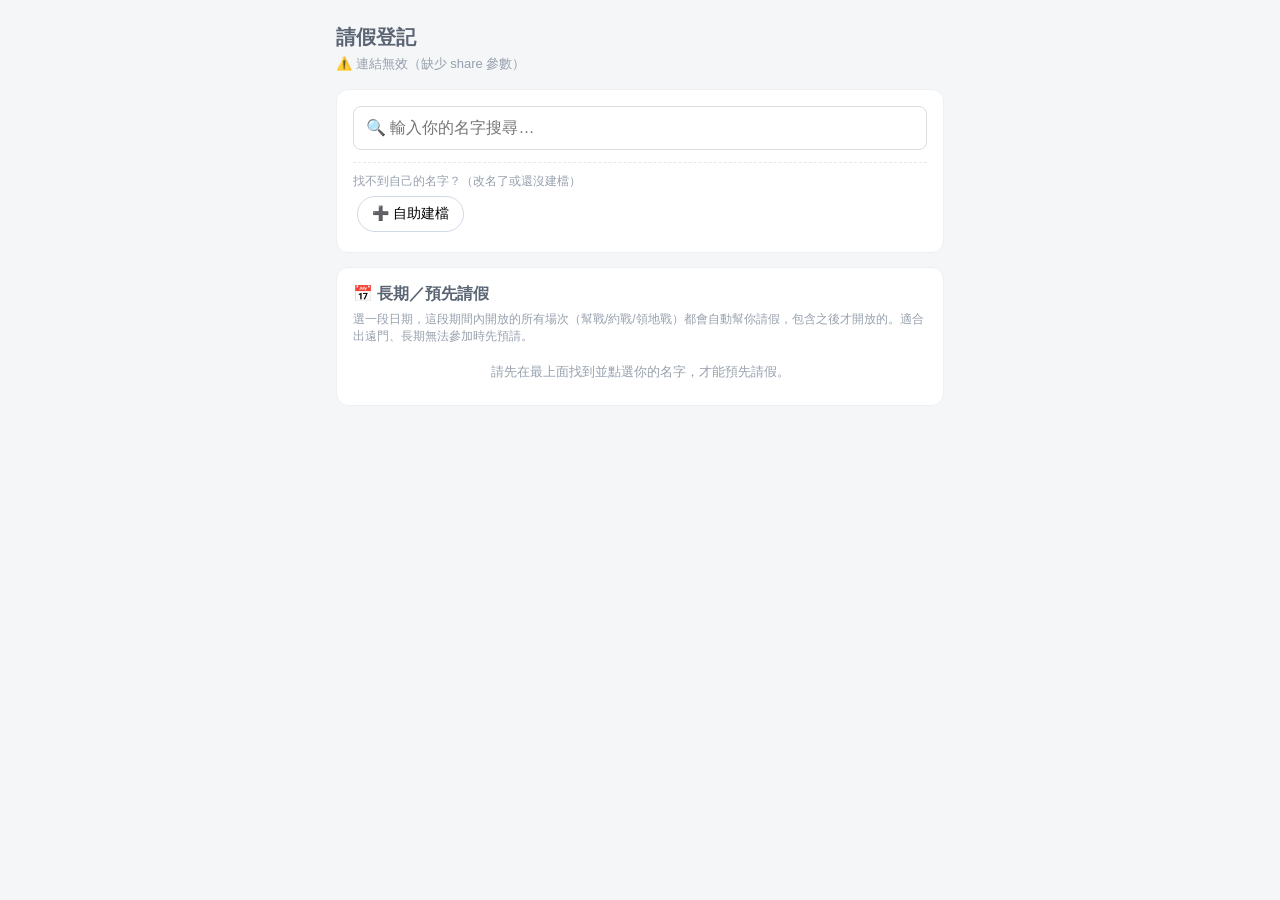
==== leave.html @ eb7e90cb "長期/預先請假 + 公共頁自助改名 + DC 雙鏈接（前端） - 長期請假：管理員可在「長期／預先請假」區新增/刪除；公共頁成員可自選日期範圍預先請假   範圍內所有類型場次（含已開與之後開）自動請假" ====
<html lang="zh-TW"><head>
    <meta charset="UTF-8">
    <meta name="viewport" content="width=device-width, initial-scale=1.0">
    <title>請假登記</title>
    <style>
        * { box-sizing: border-box; }
        body { margin: 0; font-family: "PingFang TC", "Microsoft JhengHei", sans-serif; background: #f5f6f8; color: #5a6473; padding: 16px; max-width: 640px; margin: 0 auto; }
        h1 { font-size: 20px; margin: 8px 0 4px; }
        .sub { font-size: 13px; color: #97a0ad; margin-bottom: 16px; }
        .card { background: #fff; border: 1px solid #edf0f2; border-radius: 12px; padding: 16px; margin-bottom: 14px; }
        .search-input { width: 100%; padding: 12px; border: 1px solid #ddd; border-radius: 8px; font-size: 16px; }
        .name-btn { display: inline-block; margin: 4px; padding: 8px 14px; border: 1px solid #d1d9e6; border-radius: 20px; background: #fff; cursor: pointer; font-size: 14px; }
        .name-btn:hover { background: #eef2f7; }
        .name-btn.active { background: #8e9aaf; color: #fff; border-color: #8e9aaf; }
        .win-row { display: flex; align-items: center; justify-content: space-between; padding: 14px 4px; border-bottom: 1px solid #f0f0f0; gap: 10px; }
        .win-row:last-child { border-bottom: none; }
        .win-info b { font-size: 15px; }
        .win-info .meta { font-size: 12px; color: #97a0ad; margin-top: 2px; }
        .toggle-btn { padding: 10px 16px; border-radius: 8px; border: none; font-size: 14px; cursor: pointer; white-space: nowrap; min-width: 96px; }
        .toggle-leave { background: #e57373; color: #fff; }
        .toggle-cancel { background: #fff; color: #e57373; border: 1px solid #e57373; }
        .badge-reserve { font-size: 11px; background: #fff3e0; color: #e65100; border: 1px solid #ffcc80; border-radius: 4px; padding: 1px 6px; margin-left: 6px; }
        .job-group { margin: 8px 0; }
        .job-head { font-size: 12px; font-weight: bold; color: #6b7684; margin-bottom: 4px; }
        .job-chip { display: inline-block; margin: 2px 4px 2px 0; padding: 3px 8px; border-radius: 12px; background: #eef2f7; font-size: 13px; }
        .stat-num { font-size: 11px; color: #97a0ad; }
        .lb-row { display: flex; align-items: center; justify-content: space-between; gap: 10px; padding: 9px 4px; border-bottom: 1px solid #f0f0f0; flex-wrap: wrap; }
        .lb-row:last-child { border-bottom: none; }
        .lb-name { font-weight: 600; font-size: 14px; }
        .lb-rec { font-size: 12px; color: #97a0ad; }
        .win-block { border: 1px solid #f0f0f0; border-radius: 10px; padding: 10px 12px; margin-bottom: 10px; }
        .win-block-title { font-weight: bold; font-size: 14px; margin-bottom: 6px; }
        @media (max-width: 640px) {
            .name-btn { padding: 11px 16px; font-size: 15px; margin: 5px 5px 0 0; }
            .toggle-btn { min-height: 48px; font-size: 15px; }
            .win-row { padding: 16px 4px; }
            .card { border-radius: 16px; box-shadow: 0 2px 12px rgba(20,30,50,0.05); }
        }
        .muted { color: #97a0ad; font-size: 13px; text-align: center; padding: 20px; }
        .toast { position: fixed; left: 50%; bottom: 24px; transform: translateX(-50%); background: #323a45; color: #fff; padding: 10px 18px; border-radius: 8px; font-size: 14px; opacity: 0; transition: opacity .2s; pointer-events: none; z-index: 50; }
        .toast.show { opacity: 1; }
    </style>
</head>
<body>
    <h1 id="guild-title">請假登記</h1>
    <div class="sub" id="sub-line">無需登入，找到自己的名字即可登記請假</div>

    <div class="card">
        <input type="text" id="name-search" class="search-input" placeholder="🔍 輸入你的名字搜尋…" oninput="renderNames()">
        <div id="name-list" style="margin-top:12px;"></div>
        <div style="margin-top:10px; border-top:1px dashed #e5e8ec; padding-top:10px;">
            <div style="font-size:12px; color:#97a0ad;">找不到自己的名字？（改名了或還沒建檔）</div>
            <button class="name-btn" style="margin-top:6px;" onclick="toggleJoinForm()">➕ 自助建檔</button>
            <div id="join-form" style="display:none; margin-top:10px;">
                <input type="text" id="join-name" class="search-input" style="margin-bottom:8px;" placeholder="你的遊戲名字">
                <select id="join-job" class="search-input" style="margin-bottom:8px;">
                    <option value="">選擇職業（選填）</option>
                </select>
                <button class="toggle-btn toggle-leave" style="width:100%;" onclick="submitJoin()">建立並找到我</button>
                <div style="font-size:11px; color:#97a0ad; margin-top:6px;">送出後即可登記請假。若你其實是改名，管理員之後會幫你把舊紀錄合併過來。</div>
            </div>
        </div>
    </div>

    <div class="card" id="window-card" style="display:none;">
        <div style="font-weight:bold; margin-bottom:2px;">👤 <span id="selected-name"></span>
            <button class="name-btn" style="font-size:12px; padding:4px 10px; margin-left:6px;" onclick="renameSelf()">✏️ 改名</button>
        </div>
        <div id="selected-stats" style="font-size:12px; color:#8e9aaf; margin-bottom:8px;"></div>
        <div style="font-size:12px; color:#97a0ad; margin-bottom:10px;">點右側按鈕即可請假或取消。後備由管理員安排。</div>
        <div id="window-list"></div>
    </div>

    <span id="long"></span>
    <div class="card" id="long-card">
        <div style="font-weight:bold; margin-bottom:6px;">📅 長期／預先請假</div>
        <div style="font-size:12px; color:#97a0ad; margin-bottom:10px;">選一段日期，這段期間內開放的所有場次（幫戰/約戰/領地戰）都會自動幫你請假，包含之後才開放的。適合出遠門、長期無法參加時先預請。</div>
        <div id="long-need-select" class="muted" style="padding:8px;">請先在最上面找到並點選你的名字，才能預先請假。</div>
        <div id="long-form" style="display:none;">
            <div style="display:flex; gap:8px; flex-wrap:wrap; align-items:center; margin-bottom:8px;">
                <input type="date" id="long-from" class="search-input" style="flex:1; min-width:130px;">
                <span style="color:#97a0ad;">至</span>
                <input type="date" id="long-to" class="search-input" style="flex:1; min-width:130px;">
            </div>
            <input type="text" id="long-reason" class="search-input" placeholder="原因（選填）" style="margin-bottom:8px;">
            <button class="toggle-btn toggle-leave" style="width:100%;" onclick="submitLongLeave()">送出長期／預先請假</button>
        </div>
    </div>

    <div class="card" id="board-card" style="display:none;">
        <div style="font-weight:bold; margin-bottom:8px;">📋 各場次請假名單（依職業）</div>
        <div id="board-list"></div>
    </div>

    <div class="card" id="roster-overview-card" style="display:none;">
        <div style="font-weight:bold; cursor:pointer;" onclick="toggleOverview()">📊 全體出席/請假/後備記錄　<span id="overview-caret">▸</span></div>
        <div id="roster-overview" style="display:none; margin-top:10px;"></div>
    </div>

    <div id="empty-state" class="muted" style="display:none;">目前沒有開放中的請假場次。</div>

    <div class="toast" id="toast"></div>

    <script src="leave.js?v=2"></script>
</body></html>
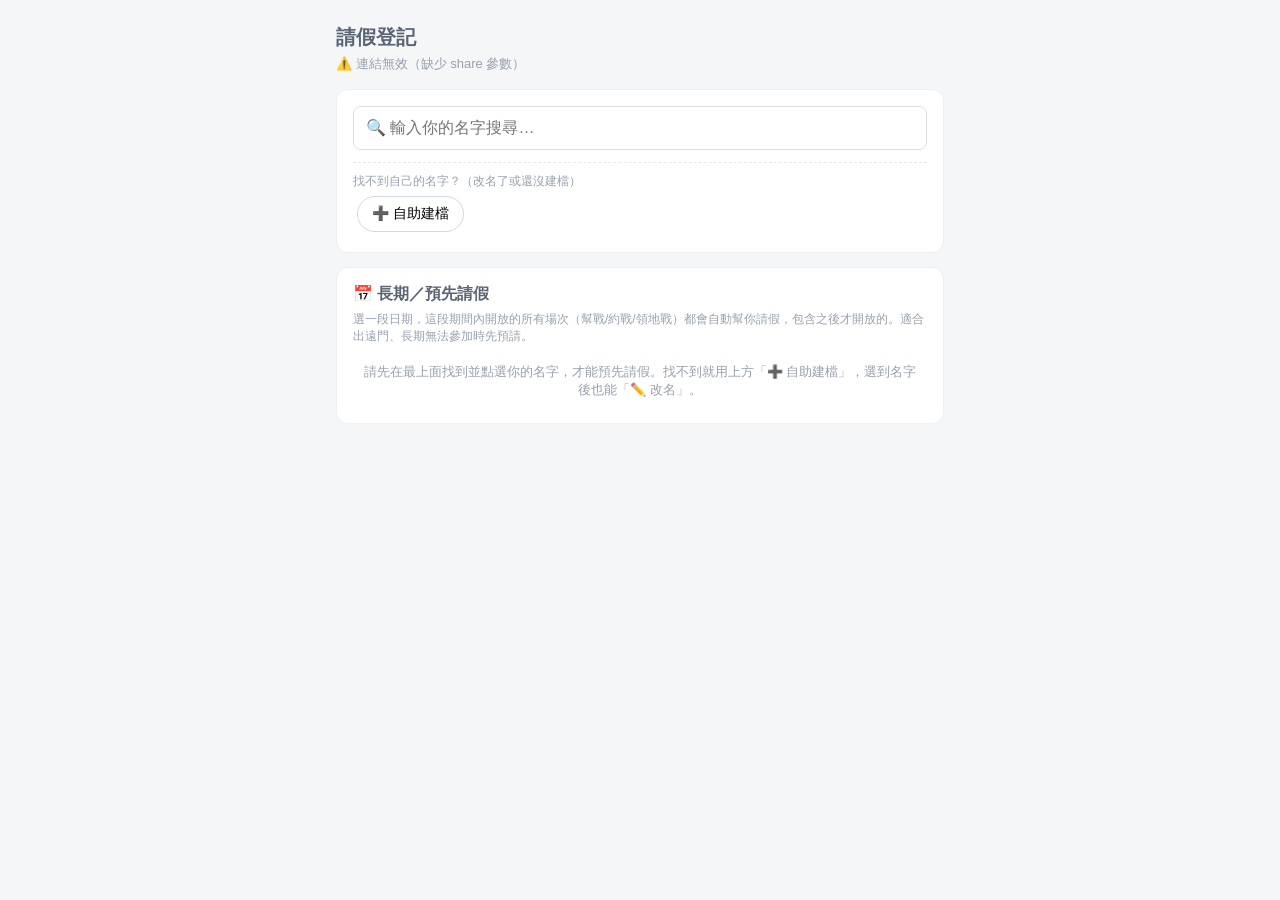
==== commit 5ef5b9b6: "各場次名單併入請假場次（可展開/複製）+ 成員檔案請假/代打/臨時記錄 - 請假場次卡片直接內嵌該場請假/後備名單（依職業，預設收合、可展開）+ 📋複製名單純文字 - 移除獨立「各場次請假名單」選單，" ====
--- a/leave.html
+++ b/leave.html
@@ -75,7 +75,7 @@
     <div class="card" id="long-card">
         <div style="font-weight:bold; margin-bottom:6px;">📅 長期／預先請假</div>
         <div style="font-size:12px; color:#97a0ad; margin-bottom:10px;">選一段日期，這段期間內開放的所有場次（幫戰/約戰/領地戰）都會自動幫你請假，包含之後才開放的。適合出遠門、長期無法參加時先預請。</div>
-        <div id="long-need-select" class="muted" style="padding:8px;">請先在最上面找到並點選你的名字，才能預先請假。</div>
+        <div id="long-need-select" class="muted" style="padding:8px;">請先在最上面找到並點選你的名字，才能預先請假。找不到就用上方「➕ 自助建檔」，選到名字後也能「✏️ 改名」。</div>
         <div id="long-form" style="display:none;">
             <div style="display:flex; gap:8px; flex-wrap:wrap; align-items:center; margin-bottom:8px;">
                 <input type="date" id="long-from" class="search-input" style="flex:1; min-width:130px;">
@@ -101,5 +101,5 @@
 
     <div class="toast" id="toast"></div>
 
-    <script src="leave.js?v=2"></script>
+    <script src="leave.js?v=3"></script>
 </body></html>
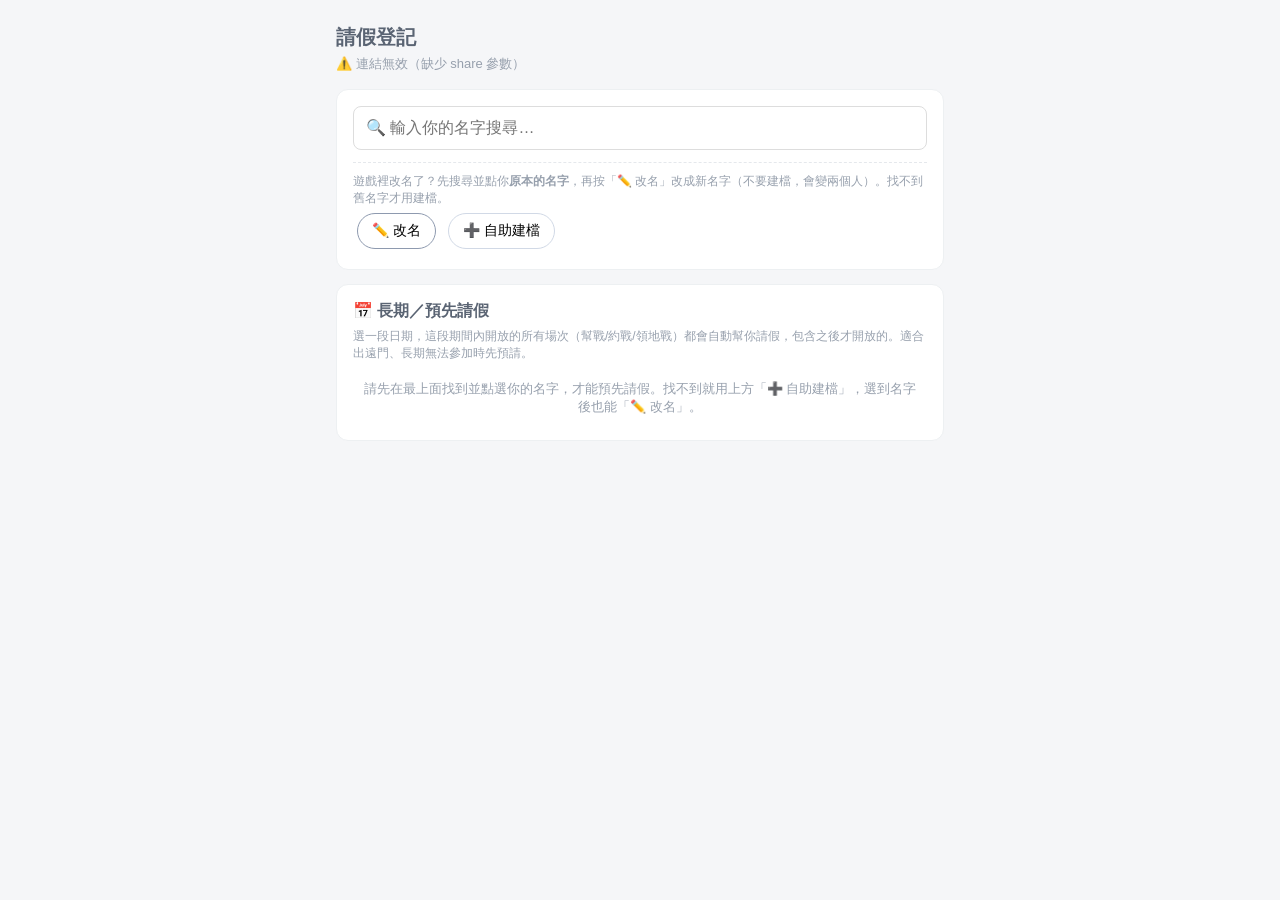
==== commit ee6a0d16: "公共頁改名更好找：第一張卡片就有「✏️ 改名」按鈕 - 改名按鈕移到永遠可見的第一張卡片（不用先選名字才看得到） - 未選名字時按改名 → 提示先搜尋點選原本的名字 - 提示文案：改名了先點舊名字改，" ====
--- a/leave.html
+++ b/leave.html
@@ -49,7 +49,8 @@
         <input type="text" id="name-search" class="search-input" placeholder="🔍 輸入你的名字搜尋…" oninput="renderNames()">
         <div id="name-list" style="margin-top:12px;"></div>
         <div style="margin-top:10px; border-top:1px dashed #e5e8ec; padding-top:10px;">
-            <div style="font-size:12px; color:#97a0ad;">找不到自己的名字？（改名了或還沒建檔）</div>
+            <div style="font-size:12px; color:#97a0ad;">遊戲裡改名了？先搜尋並點你<b>原本的名字</b>，再按「✏️ 改名」改成新名字（不要建檔，會變兩個人）。找不到舊名字才用建檔。</div>
+            <button class="name-btn" style="margin-top:6px; border-color:#8e9aaf;" onclick="renameSelf()">✏️ 改名</button>
             <button class="name-btn" style="margin-top:6px;" onclick="toggleJoinForm()">➕ 自助建檔</button>
             <div id="join-form" style="display:none; margin-top:10px;">
                 <input type="text" id="join-name" class="search-input" style="margin-bottom:8px;" placeholder="你的遊戲名字">
@@ -101,5 +102,5 @@
 
     <div class="toast" id="toast"></div>
 
-    <script src="leave.js?v=3"></script>
+    <script src="leave.js?v=4"></script>
 </body></html>
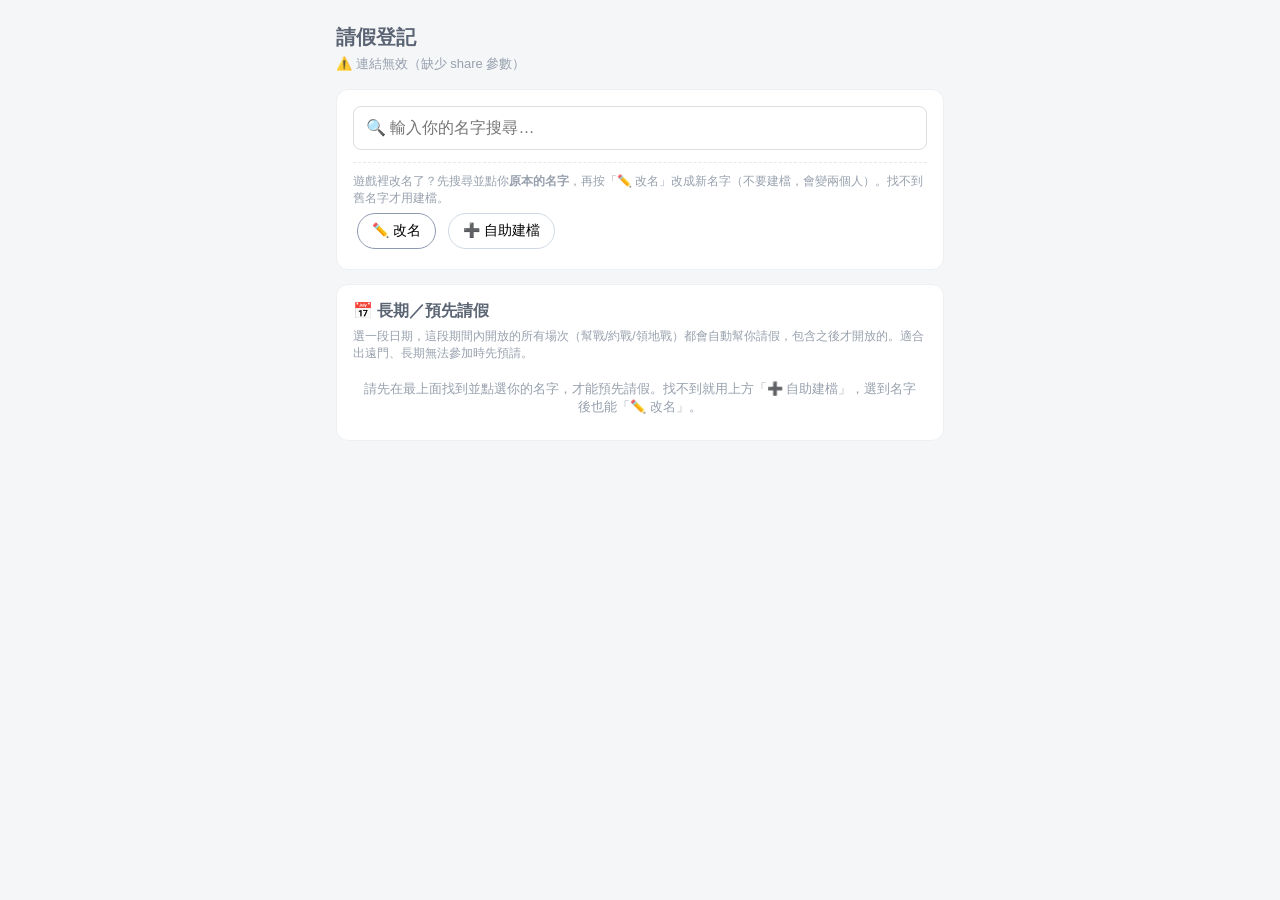
==== commit da16aa0e: "公開請假頁載入時顯示「努力加載中…」轉圈圈 - leave.html 加遮罩元素與 spinner 樣式；leave.js 加 show/hide 並包住 loadBoard - leave.js v" ====
--- a/leave.html
+++ b/leave.html
@@ -39,6 +39,13 @@
         .muted { color: #97a0ad; font-size: 13px; text-align: center; padding: 20px; }
         .toast { position: fixed; left: 50%; bottom: 24px; transform: translateX(-50%); background: #323a45; color: #fff; padding: 10px 18px; border-radius: 8px; font-size: 14px; opacity: 0; transition: opacity .2s; pointer-events: none; z-index: 50; }
         .toast.show { opacity: 1; }
+        #load-overlay { position: fixed; inset: 0; background: rgba(0,0,0,0.18); display: none; align-items: center; justify-content: center; z-index: 60; }
+        #load-overlay.show { display: flex; }
+        .load-box { display: flex; flex-direction: column; align-items: center; gap: 10px; background: #fff; border-radius: 14px; padding: 20px 28px; box-shadow: 0 6px 24px rgba(0,0,0,.15); }
+        .load-spin { width: 34px; height: 34px; border: 4px solid #e5e8ec; border-top-color: #8e9aaf; border-radius: 50%; animation: lsp .8s linear infinite; }
+        .load-text { font-size: 14px; font-weight: 600; color: #5a6473; }
+        @keyframes lsp { to { transform: rotate(360deg); } }
+        @media (prefers-reduced-motion: reduce) { .load-spin { animation: none; } }
     </style>
 </head>
 <body>
@@ -101,6 +108,7 @@
     <div id="empty-state" class="muted" style="display:none;">目前沒有開放中的請假場次。</div>
 
     <div class="toast" id="toast"></div>
+    <div id="load-overlay"><div class="load-box"><div class="load-spin"></div><div class="load-text">努力加載中…</div></div></div>
 
-    <script src="leave.js?v=4"></script>
+    <script src="leave.js?v=5"></script>
 </body></html>
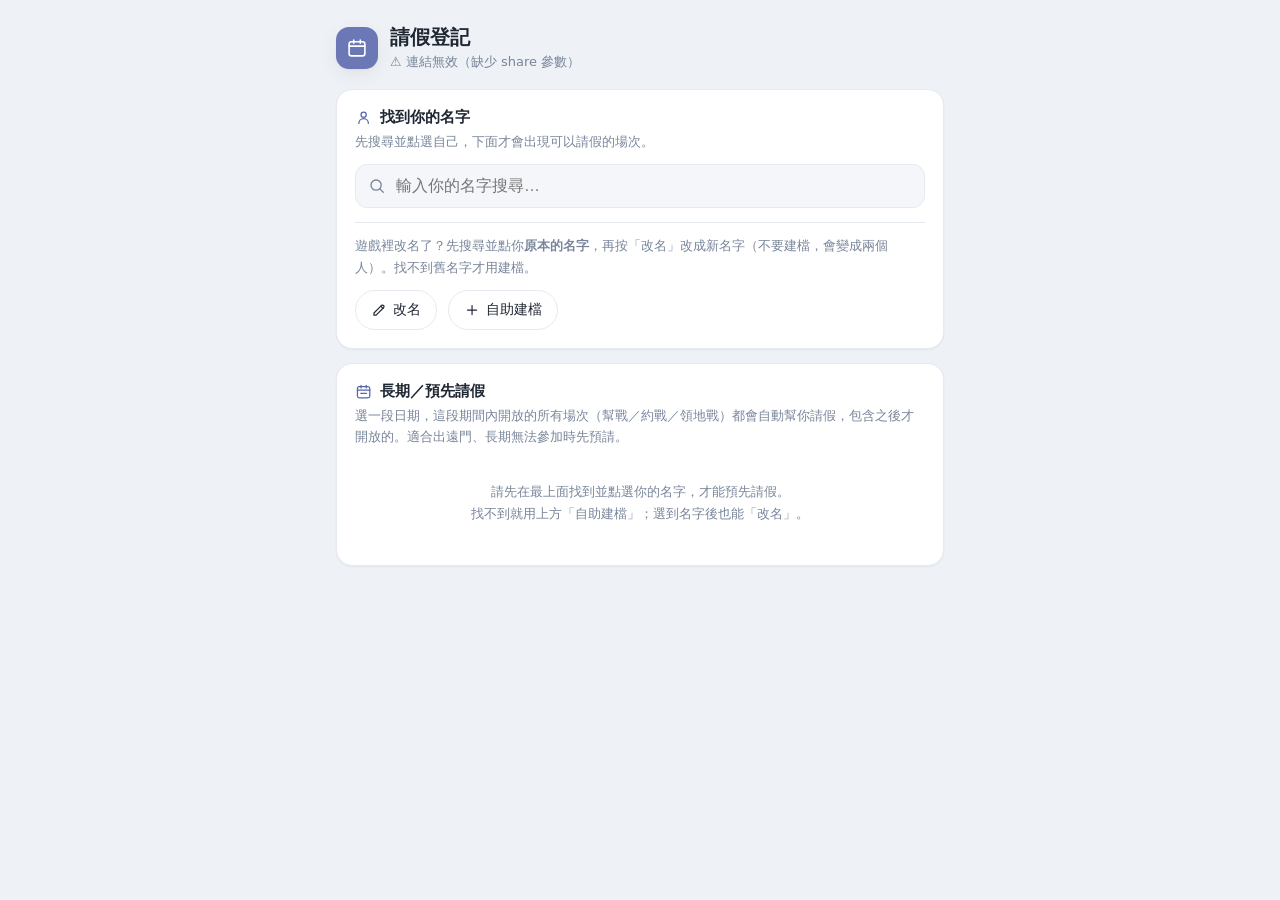
==== commit 5c7a5b67: "UI 極簡 2.0：線性圖標取代 emoji、載入改頂部進度條、請假登記頁重做 介面「陽春」的具體問題有三個：沒有任何互動回饋（hover/按下/聚焦都沒反應）、 圖標全是 emoji（每個平台長得不" ====
--- a/leave.html
+++ b/leave.html
@@ -3,112 +3,336 @@
     <meta name="viewport" content="width=device-width, initial-scale=1.0">
     <title>請假登記</title>
     <style>
+        /* =====================================================
+           ===  極簡 2.0：與後台同一套設計語言（token + 線性圖標 + 克制的動態）
+           ===  公開頁沒有主題切換鈕 → 深色跟隨系統設定
+           ===================================================== */
+        :root {
+            --bg: #eef1f5; --surface: #ffffff; --surface-2: #f4f6fa;
+            --text: #333b48; --ink: #1f2733; --muted: #78859a;
+            --accent: #6b78b5; --accent-strong: #5766ab; --accent-soft: #e9ecf7; --on-accent: #ffffff;
+            --border: #e6eaf1; --danger: #e5544b;
+            --ok: #2e7d32; --ok-soft: #e8f5e9;
+            --warn: #e65100; --warn-soft: #fff3e0; --warn-line: #ffcc80;
+            --shadow-sm: 0 1px 2px rgba(24,33,52,.05);
+            --shadow: 0 1px 2px rgba(24,33,52,.05), 0 6px 20px rgba(24,33,52,.06);
+            --radius: 16px;
+            --ease: cubic-bezier(.2,.8,.2,1); --ease-out: cubic-bezier(.16,1,.3,1);
+            --t1: .13s; --t2: .2s; --t3: .32s;
+            --ring: 0 0 0 3px color-mix(in srgb, var(--accent) 30%, transparent);
+        }
+        @media (prefers-color-scheme: dark) {
+            :root {
+                --bg: #0c1017; --surface: #151c26; --surface-2: #1b2430;
+                --text: #c9d2de; --ink: #eef2f7; --muted: #8a97a9;
+                --accent: #8592d8; --accent-strong: #9aa5e6; --accent-soft: #222b3d; --on-accent: #0b0f16;
+                --border: #263140; --danger: #f2695f;
+                --ok: #6ddc92; --ok-soft: #16301f;
+                --warn: #ffb163; --warn-soft: #2e2113; --warn-line: #5b3d1c;
+                --shadow-sm: 0 1px 2px rgba(0,0,0,.4);
+                --shadow: 0 1px 2px rgba(0,0,0,.4), 0 8px 24px rgba(0,0,0,.35);
+                --ring: 0 0 0 3px color-mix(in srgb, var(--accent) 38%, transparent);
+            }
+        }
+
         * { box-sizing: border-box; }
-        body { margin: 0; font-family: "PingFang TC", "Microsoft JhengHei", sans-serif; background: #f5f6f8; color: #5a6473; padding: 16px; max-width: 640px; margin: 0 auto; }
-        h1 { font-size: 20px; margin: 8px 0 4px; }
-        .sub { font-size: 13px; color: #97a0ad; margin-bottom: 16px; }
-        .card { background: #fff; border: 1px solid #edf0f2; border-radius: 12px; padding: 16px; margin-bottom: 14px; }
-        .search-input { width: 100%; padding: 12px; border: 1px solid #ddd; border-radius: 8px; font-size: 16px; }
-        .name-btn { display: inline-block; margin: 4px; padding: 8px 14px; border: 1px solid #d1d9e6; border-radius: 20px; background: #fff; cursor: pointer; font-size: 14px; }
-        .name-btn:hover { background: #eef2f7; }
-        .name-btn.active { background: #8e9aaf; color: #fff; border-color: #8e9aaf; }
-        .win-row { display: flex; align-items: center; justify-content: space-between; padding: 14px 4px; border-bottom: 1px solid #f0f0f0; gap: 10px; }
+        body {
+            margin: 0 auto; max-width: 640px; padding: 20px 16px 40px;
+            font-family: "PingFang TC", "Microsoft JhengHei", system-ui, -apple-system, sans-serif;
+            background: var(--bg); color: var(--text); -webkit-font-smoothing: antialiased;
+        }
+        ::selection { background: color-mix(in srgb, var(--accent) 26%, transparent); }
+
+        /* 線性圖標（跟後台同規格：24 格、stroke 1.75、圓端點） */
+        .ic {
+            width: 1.15em; height: 1.15em; flex-shrink: 0; fill: none; stroke: currentColor;
+            stroke-width: 1.75; stroke-linecap: round; stroke-linejoin: round; vertical-align: -.18em;
+        }
+        .ic-lg { width: 1.45em; height: 1.45em; }
+
+        /* ---- 頁首 ---- */
+        .page-head { display: flex; align-items: center; gap: 12px; margin: 4px 0 18px; }
+        .page-mark {
+            width: 42px; height: 42px; border-radius: 13px; flex-shrink: 0;
+            background: var(--accent); color: var(--on-accent);
+            display: grid; place-items: center; box-shadow: var(--shadow);
+        }
+        .page-mark .ic { width: 22px; height: 22px; }
+        h1 { font-size: 20px; margin: 0; color: var(--ink); line-height: 1.3; }
+        .sub { font-size: 13px; color: var(--muted); margin-top: 3px; }
+
+        /* ---- 卡片 ---- */
+        .card {
+            background: var(--surface); border: 1px solid var(--border); border-radius: var(--radius);
+            padding: 18px; margin-bottom: 14px; box-shadow: var(--shadow-sm);
+            animation: rise-in var(--t3) var(--ease-out) both;
+        }
+        .card:nth-of-type(2) { animation-delay: .05s; }
+        .card:nth-of-type(3) { animation-delay: .1s; }
+        .card:nth-of-type(4) { animation-delay: .14s; }
+        @keyframes rise-in { from { opacity: 0; transform: translateY(8px); } to { opacity: 1; transform: none; } }
+        .card-title {
+            display: flex; align-items: center; gap: 8px;
+            font-weight: 700; font-size: 15px; color: var(--ink); margin-bottom: 4px;
+        }
+        .card-title .ic { color: var(--accent-strong); }
+        .card-note { font-size: 12.5px; color: var(--muted); line-height: 1.7; margin-bottom: 12px; }
+        .divider { border-top: 1px solid var(--border); margin: 14px 0 12px; }
+
+        /* ---- 輸入 ---- */
+        .search-input {
+            width: 100%; padding: 12px 14px; font-size: 16px; color: var(--ink);
+            background: var(--surface-2); border: 1px solid var(--border); border-radius: 12px;
+            transition: border-color var(--t2) var(--ease), box-shadow var(--t2) var(--ease), background var(--t2) var(--ease);
+        }
+        .search-input:focus { outline: none; border-color: var(--accent); background: var(--surface); box-shadow: var(--ring); }
+        .search-wrap { position: relative; }
+        .search-wrap .ic-search {
+            position: absolute; left: 13px; top: 50%; transform: translateY(-50%);
+            width: 18px; height: 18px; color: var(--muted); pointer-events: none;
+        }
+        .search-wrap .search-input { padding-left: 40px; }
+
+        /* ---- 名字晶片 ---- */
+        .name-btn {
+            display: inline-flex; align-items: center; gap: 6px; margin: 4px 6px 0 0;
+            padding: 9px 15px; min-height: 40px;
+            border: 1px solid var(--border); border-radius: 999px;
+            background: var(--surface); color: var(--ink); cursor: pointer;
+            font-size: 14px; font-family: inherit;
+            transition: background var(--t2) var(--ease), border-color var(--t2) var(--ease),
+                        color var(--t2) var(--ease), transform var(--t1) var(--ease);
+        }
+        .name-btn:hover { border-color: var(--accent); background: var(--accent-soft); color: var(--accent-strong); }
+        .name-btn:active { transform: scale(.97); }
+        .name-btn:focus-visible { outline: none; box-shadow: var(--ring); }
+        .name-btn.active { background: var(--accent); border-color: var(--accent); color: var(--on-accent); font-weight: 700; }
+
+        /* ---- 按鈕 ---- */
+        .toggle-btn {
+            display: inline-flex; align-items: center; justify-content: center; gap: 6px;
+            padding: 11px 18px; min-height: 44px; min-width: 104px;
+            border-radius: 12px; border: 1px solid transparent; cursor: pointer;
+            font-size: 14px; font-weight: 600; font-family: inherit; white-space: nowrap;
+            transition: transform var(--t1) var(--ease), box-shadow var(--t2) var(--ease),
+                        background var(--t2) var(--ease), border-color var(--t2) var(--ease), color var(--t2) var(--ease);
+        }
+        .toggle-btn:focus-visible { outline: none; box-shadow: var(--ring); }
+        .toggle-btn:active { transform: scale(.97); }
+        /* 我要請假＝這一列的主要動作 */
+        .toggle-leave { background: var(--accent); color: var(--on-accent); box-shadow: 0 2px 10px color-mix(in srgb, var(--accent) 40%, transparent); }
+        .toggle-leave:hover { box-shadow: 0 6px 18px color-mix(in srgb, var(--accent) 45%, transparent); transform: translateY(-1px); }
+        /* 已請假 → 只剩「取消」這個次要動作 */
+        .toggle-cancel { background: var(--surface); color: var(--danger); border-color: color-mix(in srgb, var(--danger) 45%, var(--border)); }
+        .toggle-cancel:hover { background: color-mix(in srgb, var(--danger) 8%, var(--surface)); border-color: var(--danger); }
+        .btn-wide { width: 100%; }
+
+        /* ---- 場次列 ---- */
+        .win-row {
+            display: flex; align-items: center; justify-content: space-between; gap: 12px;
+            padding: 14px 2px; border-bottom: 1px solid var(--border);
+        }
         .win-row:last-child { border-bottom: none; }
-        .win-info b { font-size: 15px; }
-        .win-info .meta { font-size: 12px; color: #97a0ad; margin-top: 2px; }
-        .toggle-btn { padding: 10px 16px; border-radius: 8px; border: none; font-size: 14px; cursor: pointer; white-space: nowrap; min-width: 96px; }
-        .toggle-leave { background: #e57373; color: #fff; }
-        .toggle-cancel { background: #fff; color: #e57373; border: 1px solid #e57373; }
-        .badge-reserve { font-size: 11px; background: #fff3e0; color: #e65100; border: 1px solid #ffcc80; border-radius: 4px; padding: 1px 6px; margin-left: 6px; }
-        .job-group { margin: 8px 0; }
-        .job-head { font-size: 12px; font-weight: bold; color: #6b7684; margin-bottom: 4px; }
-        .job-chip { display: inline-block; margin: 2px 4px 2px 0; padding: 3px 8px; border-radius: 12px; background: #eef2f7; font-size: 13px; }
-        .stat-num { font-size: 11px; color: #97a0ad; }
-        .lb-row { display: flex; align-items: center; justify-content: space-between; gap: 10px; padding: 9px 4px; border-bottom: 1px solid #f0f0f0; flex-wrap: wrap; }
+        .win-info { min-width: 0; }
+        .win-info b { font-size: 15px; color: var(--ink); }
+        .win-info .meta { font-size: 12px; color: var(--muted); margin-top: 3px; }
+
+        /* ---- 標籤 ---- */
+        .job-chip {
+            display: inline-block; margin: 2px 4px 2px 0; padding: 3px 9px; border-radius: 8px;
+            background: var(--surface-2); border: 1px solid var(--border); color: var(--ink); font-size: 12.5px;
+        }
+        .badge-reserve {
+            display: inline-block; font-size: 11px; font-weight: 700; margin-left: 6px; padding: 2px 7px;
+            border-radius: 7px; background: var(--warn-soft); color: var(--warn); border: 1px solid var(--warn-line);
+        }
+        .tag-on-leave {
+            display: inline-block; font-size: 11px; font-weight: 700; margin-left: 6px; padding: 2px 7px;
+            border-radius: 7px; background: var(--ok-soft); color: var(--ok);
+        }
+        .job-group { margin: 10px 0; }
+        .job-head { font-size: 12px; font-weight: 700; color: var(--muted); margin-bottom: 5px; letter-spacing: .02em; }
+        .stat-num { font-size: 11px; color: var(--muted); }
+
+        /* ---- 名單 ---- */
+        .lb-row {
+            display: flex; align-items: center; justify-content: space-between; gap: 10px;
+            padding: 10px 2px; border-bottom: 1px solid var(--border); flex-wrap: wrap;
+            transition: background var(--t2) var(--ease);
+        }
         .lb-row:last-child { border-bottom: none; }
-        .lb-name { font-weight: 600; font-size: 14px; }
-        .lb-rec { font-size: 12px; color: #97a0ad; }
-        .win-block { border: 1px solid #f0f0f0; border-radius: 10px; padding: 10px 12px; margin-bottom: 10px; }
-        .win-block-title { font-weight: bold; font-size: 14px; margin-bottom: 6px; }
+        .lb-name { font-weight: 600; font-size: 14px; color: var(--ink); }
+        .lb-rec { font-size: 12px; color: var(--muted); }
+        .lb-rec b { color: var(--ink); }
+        .win-block { border: 1px solid var(--border); border-radius: 12px; padding: 12px 14px; margin-bottom: 10px; background: var(--surface-2); }
+        .win-block-title { font-weight: 700; font-size: 14px; color: var(--ink); margin-bottom: 6px; }
+
+        .muted { color: var(--muted); font-size: 13px; text-align: center; padding: 22px 10px; line-height: 1.7; }
+        .list-hint { font-size: 12px; color: var(--muted); margin-bottom: 6px; }
+        .chip-x { color: var(--muted); margin-left: 4px; font-size: 12px; }
+        .chip-x:hover { color: var(--danger); }
+        /* 名單分組標題（已請假 / 後備），用左側色條取代 emoji */
+        .group-label {
+            display: flex; align-items: center; gap: 7px; font-size: 12px; font-weight: 700;
+            margin-top: 10px; margin-bottom: 2px; color: var(--ink);
+        }
+        .group-label::before { content: ""; width: 3px; height: 13px; border-radius: 2px; background: currentColor; }
+        .group-label.leave { color: var(--danger); }
+        .group-label.reserve { color: var(--warn); }
+        .selected-bar {
+            display: flex; align-items: center; gap: 10px; flex-wrap: wrap;
+            padding: 10px 12px; margin-bottom: 10px;
+            background: var(--accent-soft); border-radius: 12px;
+        }
+        .selected-bar .who { font-weight: 700; font-size: 15px; color: var(--accent-strong); flex: 1; min-width: 0; }
+        .collapse-head {
+            display: flex; align-items: center; gap: 8px; cursor: pointer; user-select: none;
+            font-weight: 700; font-size: 15px; color: var(--ink);
+        }
+        .collapse-head .caret { margin-left: auto; color: var(--muted); transition: transform var(--t2) var(--ease); }
+        .collapse-head.open .caret { transform: rotate(90deg); }
+
+        /* ---- Toast ---- */
+        .toast {
+            position: fixed; left: 50%; bottom: 26px; transform: translate(-50%, 10px);
+            background: color-mix(in srgb, var(--ink) 90%, transparent); color: var(--surface);
+            padding: 11px 20px; border-radius: 999px; font-size: 14px; font-weight: 600;
+            opacity: 0; transition: opacity var(--t2) var(--ease), transform var(--t2) var(--ease-out);
+            pointer-events: none; z-index: 50; box-shadow: 0 6px 22px rgba(24,33,52,.24);
+        }
+        .toast.show { opacity: 1; transform: translate(-50%, 0); }
+
+        /* ---- 載入：頂部細進度條 + 底部小膠囊（不再蓋一整片） ---- */
+        #load-overlay { position: fixed; inset: 0; display: none; z-index: 60; pointer-events: none; }
+        #load-overlay.show { display: block; }
+        .load-bar {
+            position: absolute; top: 0; left: 0; right: 0; height: 2px;
+            background: color-mix(in srgb, var(--accent) 18%, transparent);
+        }
+        .load-bar > span {
+            display: block; height: 100%; width: 38%; border-radius: 0 2px 2px 0;
+            background: linear-gradient(90deg, transparent, var(--accent), var(--accent-strong));
+            animation: load-slide 1.15s var(--ease) infinite;
+        }
+        @keyframes load-slide { 0% { transform: translateX(-100%); } 100% { transform: translateX(363%); } }
+        .load-box {
+            position: absolute; left: 50%; bottom: 26px; transform: translateX(-50%);
+            display: flex; align-items: center; gap: 9px; padding: 9px 16px; border-radius: 999px;
+            background: color-mix(in srgb, var(--ink) 88%, transparent); color: var(--surface);
+            box-shadow: 0 6px 20px rgba(24,33,52,.22);
+            animation: pill-in var(--t2) var(--ease-out) both;
+        }
+        @keyframes pill-in { from { opacity: 0; transform: translate(-50%, 8px); } to { opacity: 1; transform: translate(-50%, 0); } }
+        .load-text { font-size: 13px; font-weight: 600; }
+        .load-dot { width: 7px; height: 7px; border-radius: 50%; background: currentColor; animation: dot-pulse 1s var(--ease) infinite; }
+        @keyframes dot-pulse { 0%,100% { opacity: .35; transform: scale(.8); } 50% { opacity: 1; transform: scale(1); } }
+
         @media (max-width: 640px) {
-            .name-btn { padding: 11px 16px; font-size: 15px; margin: 5px 5px 0 0; }
-            .toggle-btn { min-height: 48px; font-size: 15px; }
-            .win-row { padding: 16px 4px; }
-            .card { border-radius: 16px; box-shadow: 0 2px 12px rgba(20,30,50,0.05); }
-        }
-        .muted { color: #97a0ad; font-size: 13px; text-align: center; padding: 20px; }
-        .toast { position: fixed; left: 50%; bottom: 24px; transform: translateX(-50%); background: #323a45; color: #fff; padding: 10px 18px; border-radius: 8px; font-size: 14px; opacity: 0; transition: opacity .2s; pointer-events: none; z-index: 50; }
-        .toast.show { opacity: 1; }
-        #load-overlay { position: fixed; inset: 0; background: rgba(0,0,0,0.18); display: none; align-items: center; justify-content: center; z-index: 60; }
-        #load-overlay.show { display: flex; }
-        .load-box { display: flex; flex-direction: column; align-items: center; gap: 10px; background: #fff; border-radius: 14px; padding: 20px 28px; box-shadow: 0 6px 24px rgba(0,0,0,.15); }
-        .load-spin { width: 34px; height: 34px; border: 4px solid #e5e8ec; border-top-color: #8e9aaf; border-radius: 50%; animation: lsp .8s linear infinite; }
-        .load-text { font-size: 14px; font-weight: 600; color: #5a6473; }
-        @keyframes lsp { to { transform: rotate(360deg); } }
-        @media (prefers-reduced-motion: reduce) { .load-spin { animation: none; } }
+            body { padding: 16px 12px 32px; }
+            .card { padding: 16px 14px; }
+            .win-row { flex-direction: column; align-items: stretch; gap: 10px; padding: 14px 0; }
+            .win-row .toggle-btn { width: 100%; min-height: 46px; }
+        }
+        @media (prefers-reduced-motion: reduce) {
+            *, *::before, *::after { animation-duration: .001ms !important; transition-duration: .001ms !important; }
+            .load-bar > span { animation: none; width: 100%; }
+        }
     </style>
 </head>
 <body>
-    <h1 id="guild-title">請假登記</h1>
-    <div class="sub" id="sub-line">無需登入，找到自己的名字即可登記請假</div>
+
+    <svg style="position:absolute;width:0;height:0;overflow:hidden" aria-hidden="true" focusable="false"><defs>
+        <symbol id="i-calendar" viewBox="0 0 24 24"><rect x="3.4" y="5.2" width="17.2" height="15.4" rx="2.6"/><path d="M3.4 10h17.2"/><path d="M8.4 3.4v3.4M15.6 3.4v3.4"/></symbol>
+        <symbol id="i-search" viewBox="0 0 24 24"><circle cx="10.8" cy="10.8" r="6.8"/><path d="m20.4 20.4-4.6-4.6"/></symbol>
+        <symbol id="i-user" viewBox="0 0 24 24"><circle cx="12" cy="8" r="3.6"/><path d="M5.4 20a6.6 6.6 0 0 1 13.2 0"/></symbol>
+        <symbol id="i-edit" viewBox="0 0 24 24"><path d="M4.4 19.6h3.2L19 8.2a2.3 2.3 0 0 0-3.2-3.2L4.4 16.4z"/><path d="m14.6 6.2 3.2 3.2"/></symbol>
+        <symbol id="i-plus" viewBox="0 0 24 24"><path d="M12 5.2v13.6M5.2 12h13.6"/></symbol>
+        <symbol id="i-range" viewBox="0 0 24 24"><rect x="3.4" y="5.2" width="17.2" height="15.4" rx="2.6"/><path d="M3.4 10h17.2"/><path d="M8.4 3.4v3.4M15.6 3.4v3.4"/><path d="M8 14.4h8"/></symbol>
+        <symbol id="i-clipboard" viewBox="0 0 24 24"><rect x="5.2" y="4.4" width="13.6" height="16.2" rx="2.4"/><path d="M9.2 4.4V3.4h5.6v1"/><path d="M9.2 10.4h5.6M9.2 14h5.6M9.2 17.4h3"/></symbol>
+        <symbol id="i-chart" viewBox="0 0 24 24"><path d="M4 20h16"/><path d="M6.5 20v-6"/><path d="M11.5 20V8"/><path d="M16.5 20v-9"/></symbol>
+        <symbol id="i-chevron" viewBox="0 0 24 24"><path d="m9.4 5.6 6.4 6.4-6.4 6.4"/></symbol>
+    </defs></svg>
+
+    <div class="page-head">
+        <div class="page-mark"><svg class="ic"><use href="#i-calendar"/></svg></div>
+        <div style="min-width:0;">
+            <h1 id="guild-title">請假登記</h1>
+            <div class="sub" id="sub-line">無需登入，找到自己的名字即可登記請假</div>
+        </div>
+    </div>
 
     <div class="card">
-        <input type="text" id="name-search" class="search-input" placeholder="🔍 輸入你的名字搜尋…" oninput="renderNames()">
+        <div class="card-title"><svg class="ic"><use href="#i-user"/></svg>找到你的名字</div>
+        <div class="card-note">先搜尋並點選自己，下面才會出現可以請假的場次。</div>
+        <div class="search-wrap">
+            <svg class="ic ic-search"><use href="#i-search"/></svg>
+            <input type="text" id="name-search" class="search-input" placeholder="輸入你的名字搜尋…" oninput="renderNames()">
+        </div>
         <div id="name-list" style="margin-top:12px;"></div>
-        <div style="margin-top:10px; border-top:1px dashed #e5e8ec; padding-top:10px;">
-            <div style="font-size:12px; color:#97a0ad;">遊戲裡改名了？先搜尋並點你<b>原本的名字</b>，再按「✏️ 改名」改成新名字（不要建檔，會變兩個人）。找不到舊名字才用建檔。</div>
-            <button class="name-btn" style="margin-top:6px; border-color:#8e9aaf;" onclick="renameSelf()">✏️ 改名</button>
-            <button class="name-btn" style="margin-top:6px;" onclick="toggleJoinForm()">➕ 自助建檔</button>
-            <div id="join-form" style="display:none; margin-top:10px;">
-                <input type="text" id="join-name" class="search-input" style="margin-bottom:8px;" placeholder="你的遊戲名字">
-                <select id="join-job" class="search-input" style="margin-bottom:8px;">
-                    <option value="">選擇職業（選填）</option>
-                </select>
-                <button class="toggle-btn toggle-leave" style="width:100%;" onclick="submitJoin()">建立並找到我</button>
-                <div style="font-size:11px; color:#97a0ad; margin-top:6px;">送出後即可登記請假。若你其實是改名，管理員之後會幫你把舊紀錄合併過來。</div>
-            </div>
+        <div class="divider"></div>
+        <div class="card-note" style="margin-bottom:8px;">
+            遊戲裡改名了？先搜尋並點你<b>原本的名字</b>，再按「改名」改成新名字（不要建檔，會變成兩個人）。找不到舊名字才用建檔。
+        </div>
+        <button class="name-btn" onclick="renameSelf()"><svg class="ic"><use href="#i-edit"/></svg>改名</button>
+        <button class="name-btn" onclick="toggleJoinForm()"><svg class="ic"><use href="#i-plus"/></svg>自助建檔</button>
+        <div id="join-form" style="display:none; margin-top:12px;">
+            <input type="text" id="join-name" class="search-input" style="margin-bottom:8px;" placeholder="你的遊戲名字">
+            <select id="join-job" class="search-input" style="margin-bottom:8px;">
+                <option value="">選擇職業（選填）</option>
+            </select>
+            <button class="toggle-btn toggle-leave btn-wide" onclick="submitJoin()">建立並找到我</button>
+            <div class="card-note" style="margin: 8px 0 0;">送出後即可登記請假。若你其實是改名，管理員之後會幫你把舊紀錄合併過來。</div>
         </div>
     </div>
 
     <div class="card" id="window-card" style="display:none;">
-        <div style="font-weight:bold; margin-bottom:2px;">👤 <span id="selected-name"></span>
-            <button class="name-btn" style="font-size:12px; padding:4px 10px; margin-left:6px;" onclick="renameSelf()">✏️ 改名</button>
-        </div>
-        <div id="selected-stats" style="font-size:12px; color:#8e9aaf; margin-bottom:8px;"></div>
-        <div style="font-size:12px; color:#97a0ad; margin-bottom:10px;">點右側按鈕即可請假或取消。後備由管理員安排。</div>
+        <div class="selected-bar">
+            <svg class="ic ic-lg" style="color:var(--accent-strong);"><use href="#i-user"/></svg>
+            <span class="who" id="selected-name"></span>
+            <button class="name-btn" style="margin:0;" onclick="renameSelf()"><svg class="ic"><use href="#i-edit"/></svg>改名</button>
+        </div>
+        <div id="selected-stats" class="card-note" style="margin-bottom:8px;"></div>
+        <div class="card-title"><svg class="ic"><use href="#i-calendar"/></svg>開放中的場次</div>
+        <div class="card-note">點右側按鈕即可請假或取消。後備由管理員安排。</div>
         <div id="window-list"></div>
     </div>
 
     <span id="long"></span>
     <div class="card" id="long-card">
-        <div style="font-weight:bold; margin-bottom:6px;">📅 長期／預先請假</div>
-        <div style="font-size:12px; color:#97a0ad; margin-bottom:10px;">選一段日期，這段期間內開放的所有場次（幫戰/約戰/領地戰）都會自動幫你請假，包含之後才開放的。適合出遠門、長期無法參加時先預請。</div>
-        <div id="long-need-select" class="muted" style="padding:8px;">請先在最上面找到並點選你的名字，才能預先請假。找不到就用上方「➕ 自助建檔」，選到名字後也能「✏️ 改名」。</div>
+        <div class="card-title"><svg class="ic"><use href="#i-range"/></svg>長期／預先請假</div>
+        <div class="card-note">選一段日期，這段期間內開放的所有場次（幫戰／約戰／領地戰）都會自動幫你請假，包含之後才開放的。適合出遠門、長期無法參加時先預請。</div>
+        <div id="long-need-select" class="muted">請先在最上面找到並點選你的名字，才能預先請假。<br>找不到就用上方「自助建檔」；選到名字後也能「改名」。</div>
         <div id="long-form" style="display:none;">
             <div style="display:flex; gap:8px; flex-wrap:wrap; align-items:center; margin-bottom:8px;">
-                <input type="date" id="long-from" class="search-input" style="flex:1; min-width:130px;">
-                <span style="color:#97a0ad;">至</span>
-                <input type="date" id="long-to" class="search-input" style="flex:1; min-width:130px;">
+                <input type="date" id="long-from" class="search-input" style="flex:1; min-width:135px;">
+                <span style="color:var(--muted); font-size:13px;">至</span>
+                <input type="date" id="long-to" class="search-input" style="flex:1; min-width:135px;">
             </div>
-            <input type="text" id="long-reason" class="search-input" placeholder="原因（選填）" style="margin-bottom:8px;">
-            <button class="toggle-btn toggle-leave" style="width:100%;" onclick="submitLongLeave()">送出長期／預先請假</button>
+            <input type="text" id="long-reason" class="search-input" placeholder="原因（選填）" style="margin-bottom:10px;">
+            <button class="toggle-btn toggle-leave btn-wide" onclick="submitLongLeave()">送出長期／預先請假</button>
         </div>
     </div>
 
     <div class="card" id="board-card" style="display:none;">
-        <div style="font-weight:bold; margin-bottom:8px;">📋 各場次請假名單（依職業）</div>
-        <div id="board-list"></div>
+        <div class="card-title"><svg class="ic"><use href="#i-clipboard"/></svg>各場次請假名單（依職業）</div>
+        <div id="board-list" style="margin-top:10px;"></div>
     </div>
 
     <div class="card" id="roster-overview-card" style="display:none;">
-        <div style="font-weight:bold; cursor:pointer;" onclick="toggleOverview()">📊 全體出席/請假/後備記錄　<span id="overview-caret">▸</span></div>
-        <div id="roster-overview" style="display:none; margin-top:10px;"></div>
+        <div class="collapse-head" id="overview-head" onclick="toggleOverview()">
+            <svg class="ic"><use href="#i-chart"/></svg>全體出席／請假／後備記錄
+            <svg class="ic caret" id="overview-caret"><use href="#i-chevron"/></svg>
+        </div>
+        <div id="roster-overview" style="display:none; margin-top:12px;"></div>
     </div>
 
     <div id="empty-state" class="muted" style="display:none;">目前沒有開放中的請假場次。</div>
 
     <div class="toast" id="toast"></div>
-    <div id="load-overlay"><div class="load-box"><div class="load-spin"></div><div class="load-text">努力加載中…</div></div></div>
-
-    <script src="leave.js?v=5"></script>
+    <div id="load-overlay">
+        <div class="load-bar"><span></span></div>
+        <div class="load-box"><span class="load-dot"></span><span class="load-text">努力加載中…</span></div>
+    </div>
+
+    <script src="leave.js?v=7"></script>
 </body></html>
